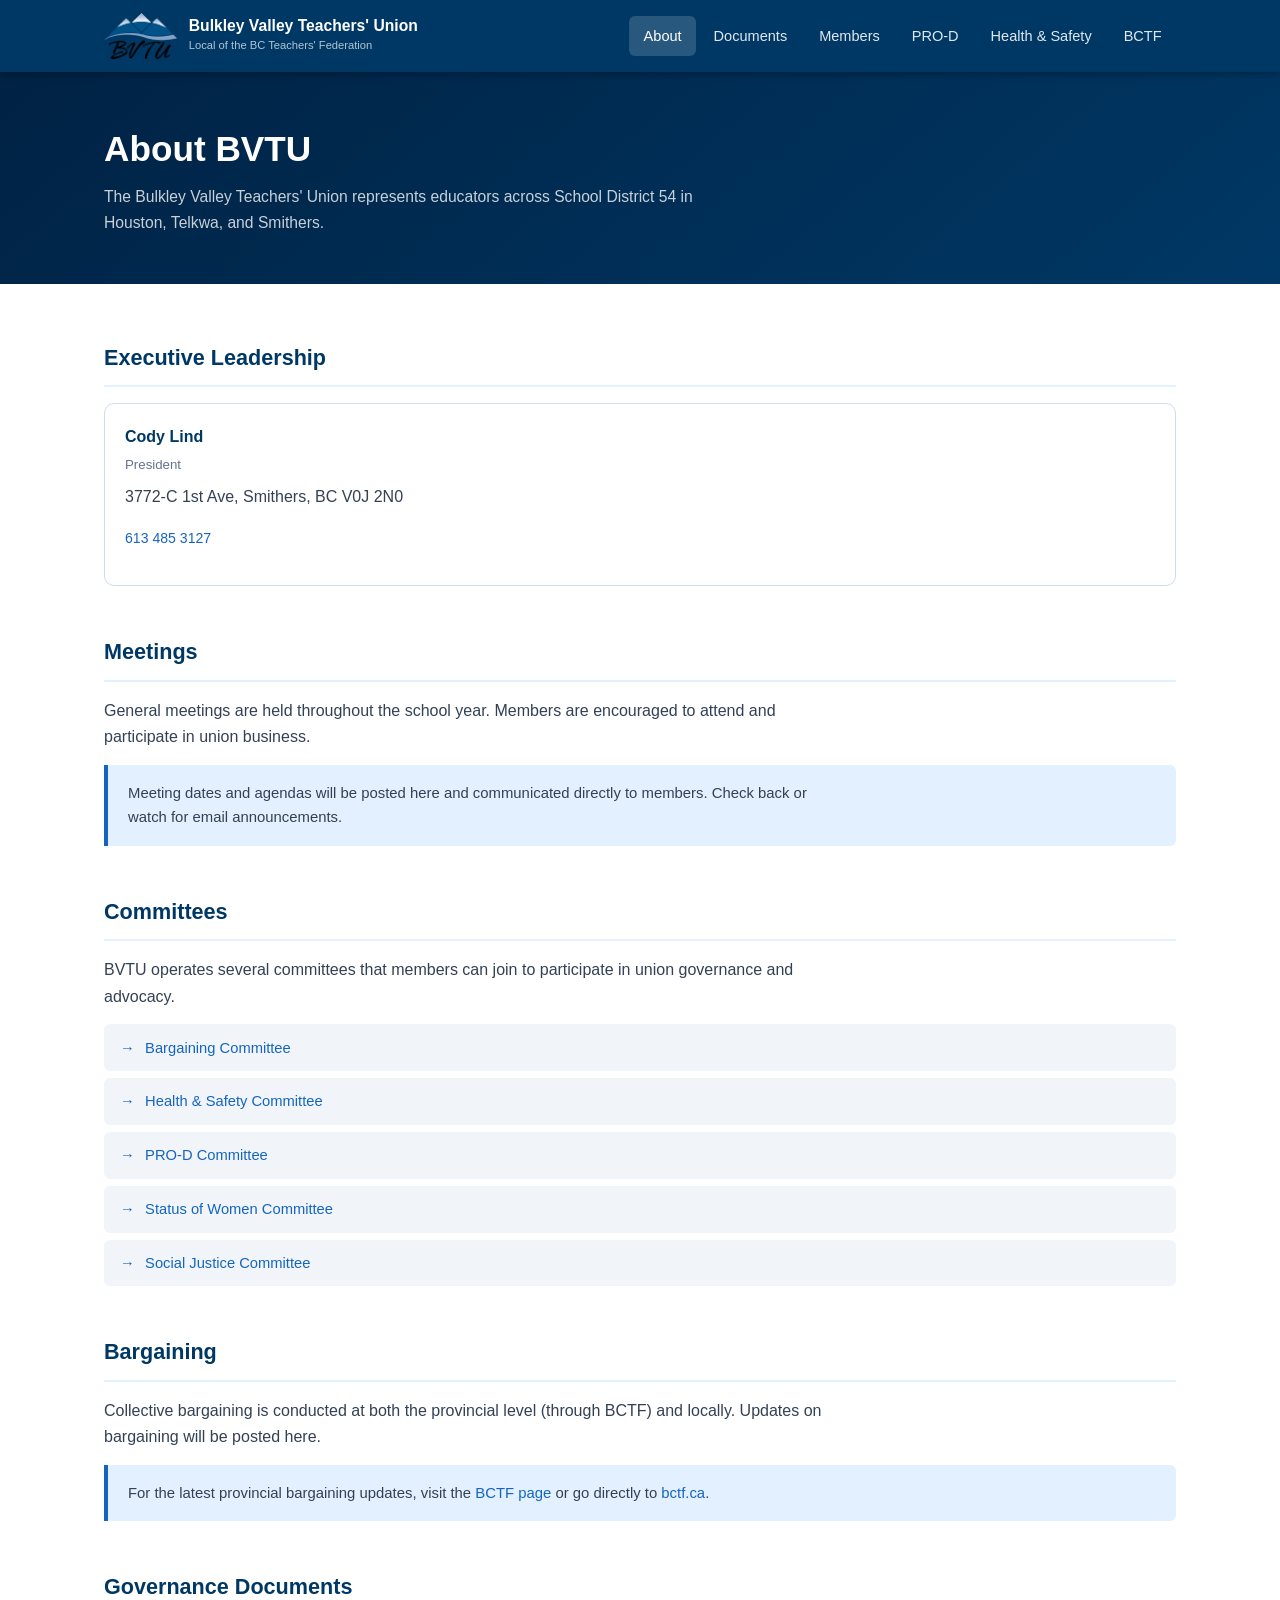
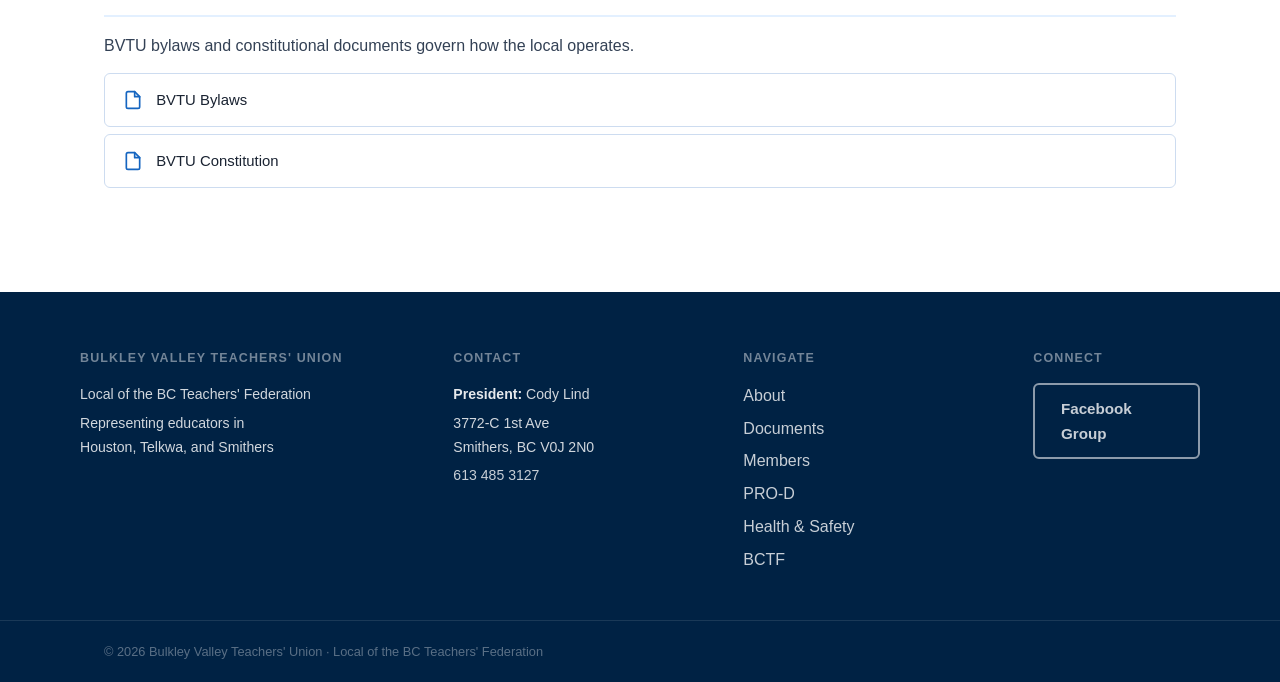
==== about.html @ 572bff5f "Initial commit" ====
<!DOCTYPE html>
<html lang="en">
<head>
  <meta charset="UTF-8">
  <meta name="viewport" content="width=device-width, initial-scale=1.0">
  <title>About — Bulkley Valley Teachers' Union</title>
  <meta name="description" content="About the Bulkley Valley Teachers' Union — leadership, meetings, committees, and governance.">
  <link rel="stylesheet" href="css/style.css">
  <link rel="icon" href="favicon.ico">
</head>
<body>

  <header class="site-header">
    <div class="header-inner container">
      <a href="index.html" class="logo">
        <img src="bvtu-logo.png" alt="BVTU Logo">
        <div class="logo-text">
          <span class="logo-name">Bulkley Valley Teachers' Union</span>
          <span class="logo-sub">Local of the BC Teachers' Federation</span>
        </div>
      </a>
      <button class="nav-toggle" aria-label="Toggle navigation" aria-expanded="false">
        <span></span><span></span><span></span>
      </button>
      <nav class="main-nav" id="main-nav">
        <ul>
          <li><a href="about.html" class="active">About</a></li>
          <li><a href="documents.html">Documents</a></li>
          <li><a href="members.html">Members</a></li>
          <li><a href="prod.html">PRO-D</a></li>
          <li><a href="health-safety.html">Health &amp; Safety</a></li>
          <li><a href="bctf.html">BCTF</a></li>
        </ul>
      </nav>
    </div>
  </header>

  <section class="page-hero">
    <div class="container">
      <h1>About BVTU</h1>
      <p>The Bulkley Valley Teachers' Union represents educators across School District 54 in Houston, Telkwa, and Smithers.</p>
    </div>
  </section>

  <main class="page-content">
    <div class="container">

      <!-- Leadership -->
      <div class="content-block">
        <h2>Executive Leadership</h2>
        <div class="people-grid">
          <div class="person-card">
            <h4>Cody Lind</h4>
            <p class="role">President</p>
            <p>3772-C 1st Ave, Smithers, BC V0J 2N0</p>
            <p><a href="tel:6134853127">613 485 3127</a></p>
          </div>
          <!-- Add additional executive members here -->
        </div>
      </div>

      <!-- Meetings -->
      <div class="content-block">
        <h2>Meetings</h2>
        <p>General meetings are held throughout the school year. Members are encouraged to attend and participate in union business.</p>
        <div class="info-box">
          <p>Meeting dates and agendas will be posted here and communicated directly to members. Check back or watch for email announcements.</p>
        </div>
        <!-- Add upcoming meeting dates as a list when available -->
      </div>

      <!-- Committees -->
      <div class="content-block">
        <h2>Committees</h2>
        <p>BVTU operates several committees that members can join to participate in union governance and advocacy.</p>
        <ul class="resource-list">
          <li><a href="#">Bargaining Committee</a></li>
          <li><a href="#">Health &amp; Safety Committee</a></li>
          <li><a href="#">PRO-D Committee</a></li>
          <li><a href="#">Status of Women Committee</a></li>
          <li><a href="#">Social Justice Committee</a></li>
        </ul>
      </div>

      <!-- Bargaining -->
      <div class="content-block">
        <h2>Bargaining</h2>
        <p>Collective bargaining is conducted at both the provincial level (through BCTF) and locally. Updates on bargaining will be posted here.</p>
        <div class="info-box">
          <p>For the latest provincial bargaining updates, visit the <a href="bctf.html">BCTF page</a> or go directly to <a href="https://bctf.ca" target="_blank" rel="noopener">bctf.ca</a>.</p>
        </div>
      </div>

      <!-- Governance -->
      <div class="content-block">
        <h2>Governance Documents</h2>
        <p>BVTU bylaws and constitutional documents govern how the local operates.</p>
        <div class="doc-list">
          <a href="documents/bvtu-bylaws.pdf" class="doc-item">
            <svg viewBox="0 0 24 24"><path d="M14 2H6a2 2 0 0 0-2 2v16a2 2 0 0 0 2 2h12a2 2 0 0 0 2-2V8z"/><polyline points="14 2 14 8 20 8"/></svg>
            BVTU Bylaws
          </a>
          <a href="documents/bvtu-constitution.pdf" class="doc-item">
            <svg viewBox="0 0 24 24"><path d="M14 2H6a2 2 0 0 0-2 2v16a2 2 0 0 0 2 2h12a2 2 0 0 0 2-2V8z"/><polyline points="14 2 14 8 20 8"/></svg>
            BVTU Constitution
          </a>
        </div>
      </div>

    </div>
  </main>

  <footer class="site-footer">
    <div class="container footer-grid">
      <div>
        <h3>Bulkley Valley Teachers' Union</h3>
        <p>Local of the BC Teachers' Federation</p>
        <p>Representing educators in<br>Houston, Telkwa, and Smithers</p>
      </div>
      <div>
        <h3>Contact</h3>
        <p><strong style="color:rgba(255,255,255,.9)">President:</strong> Cody Lind</p>
        <p>3772-C 1st Ave<br>Smithers, BC V0J 2N0</p>
        <p><a href="tel:6134853127">613 485 3127</a></p>
      </div>
      <div>
        <h3>Navigate</h3>
        <ul class="footer-nav-list">
          <li><a href="about.html">About</a></li>
          <li><a href="documents.html">Documents</a></li>
          <li><a href="members.html">Members</a></li>
          <li><a href="prod.html">PRO-D</a></li>
          <li><a href="health-safety.html">Health &amp; Safety</a></li>
          <li><a href="bctf.html">BCTF</a></li>
        </ul>
      </div>
      <div>
        <h3>Connect</h3>
        <a href="#" target="_blank" rel="noopener" class="btn btn-outline-white">Facebook Group</a>
      </div>
    </div>
    <div class="footer-bottom">
      <div class="container">
        <p>© 2026 Bulkley Valley Teachers' Union · Local of the BC Teachers' Federation</p>
      </div>
    </div>
  </footer>

  <script src="js/site.js"></script>
</body>
</html>
---- css/style.css ----
/* ============================================================
   Bulkley Valley Teachers' Union — Site Styles
   ============================================================ */

/* --- Custom Properties --- */
:root {
  --primary:     #003865;
  --primary-dk:  #002244;
  --blue:        #1565c0;
  --blue-lt:     #1976d2;
  --accent:      #e3f0ff;
  --white:       #ffffff;
  --off-white:   #f7f9fc;
  --gray-100:    #f1f5f9;
  --gray-200:    #e2e8f0;
  --gray-500:    #64748b;
  --gray-700:    #334155;
  --text:        #1a2332;
  --border:      #cddcf0;

  --font: -apple-system, BlinkMacSystemFont, 'Segoe UI', Roboto, 'Helvetica Neue', Arial, sans-serif;

  --radius-s: 6px;
  --radius:   10px;
  --radius-l: 16px;

  --shadow-s: 0 1px 4px rgba(0,0,0,.07);
  --shadow:   0 3px 12px rgba(0,0,0,.10);
  --shadow-l: 0 8px 28px rgba(0,0,0,.14);

  --max-w: 1120px;
  --hdr-h: 72px;
}

/* --- Reset / Base --- */
*, *::before, *::after { box-sizing: border-box; margin: 0; padding: 0; }
html { font-size: 16px; scroll-behavior: smooth; }
body { font-family: var(--font); color: var(--text); background: var(--white); line-height: 1.65; }
img { max-width: 100%; height: auto; display: block; }
a { color: var(--blue); text-decoration: none; }
a:hover { text-decoration: underline; }
ul { list-style: none; }

/* --- Layout --- */
.container {
  max-width: var(--max-w);
  margin: 0 auto;
  padding: 0 1.5rem;
}

/* --- Header --- */
.site-header {
  position: sticky;
  top: 0;
  z-index: 100;
  background: var(--primary);
  height: var(--hdr-h);
  box-shadow: 0 2px 8px rgba(0,0,0,.30);
}

.header-inner {
  display: flex;
  align-items: center;
  justify-content: space-between;
  height: 100%;
}

/* Logo */
.logo {
  display: flex;
  align-items: center;
  gap: .75rem;
  text-decoration: none;
  flex-shrink: 0;
}
.logo:hover { text-decoration: none; }
.logo img { height: 46px; width: auto; object-fit: contain; }
.logo-text { display: flex; flex-direction: column; }
.logo-name { font-size: .98rem; font-weight: 700; color: var(--white); line-height: 1.2; }
.logo-sub  { font-size: .70rem; color: rgba(255,255,255,.70); }

/* Navigation */
.main-nav ul { display: flex; gap: .2rem; align-items: center; }
.main-nav a {
  display: block;
  padding: .5rem .9rem;
  color: rgba(255,255,255,.88);
  font-size: .91rem;
  font-weight: 500;
  border-radius: var(--radius-s);
  transition: background .18s, color .18s;
  white-space: nowrap;
}
.main-nav a:hover,
.main-nav a.active {
  background: rgba(255,255,255,.16);
  color: var(--white);
  text-decoration: none;
}

/* Hamburger toggle */
.nav-toggle {
  display: none;
  flex-direction: column;
  gap: 5px;
  background: none;
  border: none;
  cursor: pointer;
  padding: .5rem;
  border-radius: var(--radius-s);
}
.nav-toggle span {
  display: block;
  width: 24px;
  height: 2px;
  background: var(--white);
  border-radius: 2px;
  transition: transform .25s, opacity .25s;
}
.nav-toggle[aria-expanded="true"] span:nth-child(1) { transform: translateY(7px) rotate(45deg); }
.nav-toggle[aria-expanded="true"] span:nth-child(2) { opacity: 0; }
.nav-toggle[aria-expanded="true"] span:nth-child(3) { transform: translateY(-7px) rotate(-45deg); }

/* --- Buttons --- */
.btn {
  display: inline-block;
  padding: .7rem 1.6rem;
  border-radius: var(--radius-s);
  font-size: .95rem;
  font-weight: 600;
  cursor: pointer;
  transition: background .2s, transform .15s, box-shadow .2s;
  text-decoration: none;
  border: 2px solid transparent;
}
.btn:hover { transform: translateY(-1px); text-decoration: none; }

.btn-primary { background: var(--blue); color: var(--white); border-color: var(--blue); }
.btn-primary:hover { background: var(--blue-lt); box-shadow: var(--shadow); }

.btn-outline { border-color: var(--blue); color: var(--blue); background: transparent; }
.btn-outline:hover { background: var(--blue); color: var(--white); }

.btn-outline-white { border-color: rgba(255,255,255,.55); color: var(--white); background: transparent; }
.btn-outline-white:hover { background: rgba(255,255,255,.15); border-color: rgba(255,255,255,.9); }

/* --- Hero (home) --- */
.hero {
  background: linear-gradient(140deg, var(--primary-dk) 0%, var(--blue) 100%);
  color: var(--white);
  padding: 5.5rem 1.5rem;
  text-align: center;
}
.hero h1 {
  font-size: clamp(1.8rem, 4.5vw, 2.8rem);
  font-weight: 800;
  margin-bottom: .75rem;
  line-height: 1.15;
}
.hero p {
  font-size: 1.15rem;
  opacity: .82;
  max-width: 520px;
  margin: 0 auto 2rem;
}

/* --- Page hero (inner pages) --- */
.page-hero {
  background: linear-gradient(140deg, var(--primary-dk) 0%, var(--primary) 100%);
  color: var(--white);
  padding: 3rem 1.5rem;
}
.page-hero h1 {
  font-size: clamp(1.5rem, 3.5vw, 2.2rem);
  font-weight: 800;
  margin-bottom: .4rem;
}
.page-hero p { opacity: .78; font-size: .98rem; max-width: 600px; }

/* --- Cards section --- */
.cards-section {
  padding: 4rem 0;
  background: var(--off-white);
}
.cards-section .section-title {
  font-size: 1.5rem;
  font-weight: 700;
  color: var(--primary);
  margin-bottom: 2rem;
}
.cards {
  display: grid;
  grid-template-columns: repeat(auto-fit, minmax(285px, 1fr));
  gap: 1.2rem;
}
.card {
  background: var(--white);
  border-radius: var(--radius);
  padding: 1.75rem;
  border: 1px solid var(--border);
  box-shadow: var(--shadow-s);
  transition: transform .2s, box-shadow .2s, border-color .2s;
  display: flex;
  flex-direction: column;
  gap: .4rem;
  text-decoration: none;
  color: var(--text);
}
.card:hover {
  transform: translateY(-4px);
  box-shadow: var(--shadow-l);
  border-color: var(--blue);
  text-decoration: none;
  color: var(--text);
}
.card-icon {
  width: 48px;
  height: 48px;
  background: var(--accent);
  border-radius: var(--radius-s);
  display: flex;
  align-items: center;
  justify-content: center;
  margin-bottom: .6rem;
  color: var(--blue);
}
.card-icon svg { width: 24px; height: 24px; stroke: currentColor; fill: none; stroke-width: 2; stroke-linecap: round; stroke-linejoin: round; }
.card h3 { font-size: 1.05rem; font-weight: 700; color: var(--primary); }
.card p  { font-size: .88rem; color: var(--gray-500); line-height: 1.5; flex: 1; }
.card-arrow { font-size: .85rem; font-weight: 600; color: var(--blue); padding-top: .5rem; }

/* --- Quick links bar --- */
.quick-links { background: var(--primary); padding: 2.5rem 0; }
.quick-links h2 {
  font-size: .82rem;
  font-weight: 700;
  text-transform: uppercase;
  letter-spacing: .09em;
  color: rgba(255,255,255,.55);
  margin-bottom: 1rem;
}
.quick-links-row { display: flex; flex-wrap: wrap; gap: .65rem; }
.quick-links-row a {
  padding: .45rem 1.1rem;
  border: 1px solid rgba(255,255,255,.28);
  border-radius: 100px;
  color: rgba(255,255,255,.88);
  font-size: .88rem;
  font-weight: 500;
  transition: background .18s, border-color .18s;
}
.quick-links-row a:hover { background: rgba(255,255,255,.15); border-color: rgba(255,255,255,.65); text-decoration: none; }

/* --- Content sections (inner pages) --- */
.page-content { padding: 3.5rem 0; }
.content-block { margin-bottom: 3rem; }
.content-block h2 {
  font-size: 1.35rem;
  font-weight: 700;
  color: var(--primary);
  margin-bottom: 1rem;
  padding-bottom: .6rem;
  border-bottom: 2px solid var(--accent);
}
.content-block p { color: var(--gray-700); margin-bottom: .9rem; max-width: 720px; }

/* --- Document list --- */
.doc-categories { display: flex; flex-direction: column; gap: 2.5rem; }
.doc-category h3 { font-size: 1.05rem; font-weight: 700; color: var(--primary); margin-bottom: .75rem; }
.doc-list { display: flex; flex-direction: column; gap: .45rem; }
.doc-item {
  display: flex;
  align-items: center;
  gap: .85rem;
  padding: .85rem 1.1rem;
  background: var(--white);
  border: 1px solid var(--border);
  border-radius: var(--radius-s);
  color: var(--text);
  font-size: .93rem;
  font-weight: 500;
  transition: background .15s, border-color .15s, transform .15s;
}
.doc-item:hover {
  background: var(--accent);
  border-color: var(--blue);
  transform: translateX(4px);
  text-decoration: none;
  color: var(--primary);
}
.doc-item svg { width: 20px; height: 20px; flex-shrink: 0; color: var(--blue); fill: none; stroke: currentColor; stroke-width: 2; stroke-linecap: round; stroke-linejoin: round; }
.doc-item .doc-size { margin-left: auto; font-size: .8rem; color: var(--gray-500); font-weight: 400; }

/* --- Info / callout box --- */
.info-box {
  background: var(--accent);
  border-left: 4px solid var(--blue);
  border-radius: 0 var(--radius-s) var(--radius-s) 0;
  padding: 1rem 1.25rem;
  margin: .5rem 0 1.5rem;
}
.info-box p { margin: 0; color: var(--gray-700); font-size: .93rem; }

/* --- People grid --- */
.people-grid { display: grid; grid-template-columns: repeat(auto-fit, minmax(230px, 1fr)); gap: 1rem; margin-top: 1rem; }
.person-card { background: var(--white); border: 1px solid var(--border); border-radius: var(--radius); padding: 1.25rem; }
.person-card h4 { font-weight: 700; color: var(--primary); margin-bottom: .2rem; }
.person-card .role { font-size: .83rem; color: var(--gray-500); margin-bottom: .5rem; }
.person-card a { font-size: .88rem; }

/* --- Resource links (styled list for non-PDF links) --- */
.resource-list { display: flex; flex-direction: column; gap: .45rem; margin-top: .5rem; }
.resource-list a {
  display: flex;
  align-items: center;
  gap: .65rem;
  padding: .7rem 1rem;
  border-radius: var(--radius-s);
  background: var(--gray-100);
  color: var(--blue);
  font-size: .92rem;
  font-weight: 500;
  transition: background .15s;
}
.resource-list a::before { content: "→"; font-weight: 700; }
.resource-list a:hover { background: var(--accent); text-decoration: none; }

/* --- Footer --- */
.site-footer { background: var(--primary-dk); color: rgba(255,255,255,.82); }
.footer-grid {
  display: grid;
  grid-template-columns: 2fr 1.5fr 1.5fr 1fr;
  gap: 2.5rem;
  padding: 3.5rem 0 2.5rem;
}
.footer-grid h3 {
  font-size: .78rem;
  font-weight: 700;
  text-transform: uppercase;
  letter-spacing: .09em;
  color: rgba(255,255,255,.45);
  margin-bottom: .9rem;
}
.footer-grid p { font-size: .88rem; line-height: 1.7; margin-bottom: .3rem; }
.footer-grid a { color: rgba(255,255,255,.78); transition: color .15s; }
.footer-grid a:hover { color: var(--white); text-decoration: none; }
.footer-nav-list li { margin-bottom: .4rem; }
.footer-bottom { border-top: 1px solid rgba(255,255,255,.10); padding: 1.25rem 0; }
.footer-bottom p { font-size: .80rem; color: rgba(255,255,255,.35); }

/* --- Responsive --- */
@media (max-width: 960px) {
  .footer-grid { grid-template-columns: 1fr 1fr; gap: 2rem; }
}

@media (max-width: 680px) {
  :root { --hdr-h: 64px; }

  .nav-toggle { display: flex; }

  .main-nav {
    position: fixed;
    top: var(--hdr-h);
    left: 0;
    right: 0;
    background: var(--primary-dk);
    padding: .75rem 1.5rem 1.5rem;
    transform: translateY(-110%);
    transition: transform .28s ease;
    box-shadow: var(--shadow-l);
    border-top: 1px solid rgba(255,255,255,.1);
  }
  .main-nav.open { transform: translateY(0); }
  .main-nav ul { flex-direction: column; gap: .15rem; }
  .main-nav a { padding: .8rem 1rem; font-size: .98rem; }

  .hero { padding: 3.5rem 1.25rem; }
  .page-hero { padding: 2rem 1.25rem; }

  .footer-grid { grid-template-columns: 1fr; gap: 1.75rem; padding: 2.5rem 0 2rem; }
  .cards { grid-template-columns: 1fr; }
  .logo-sub { display: none; }
}
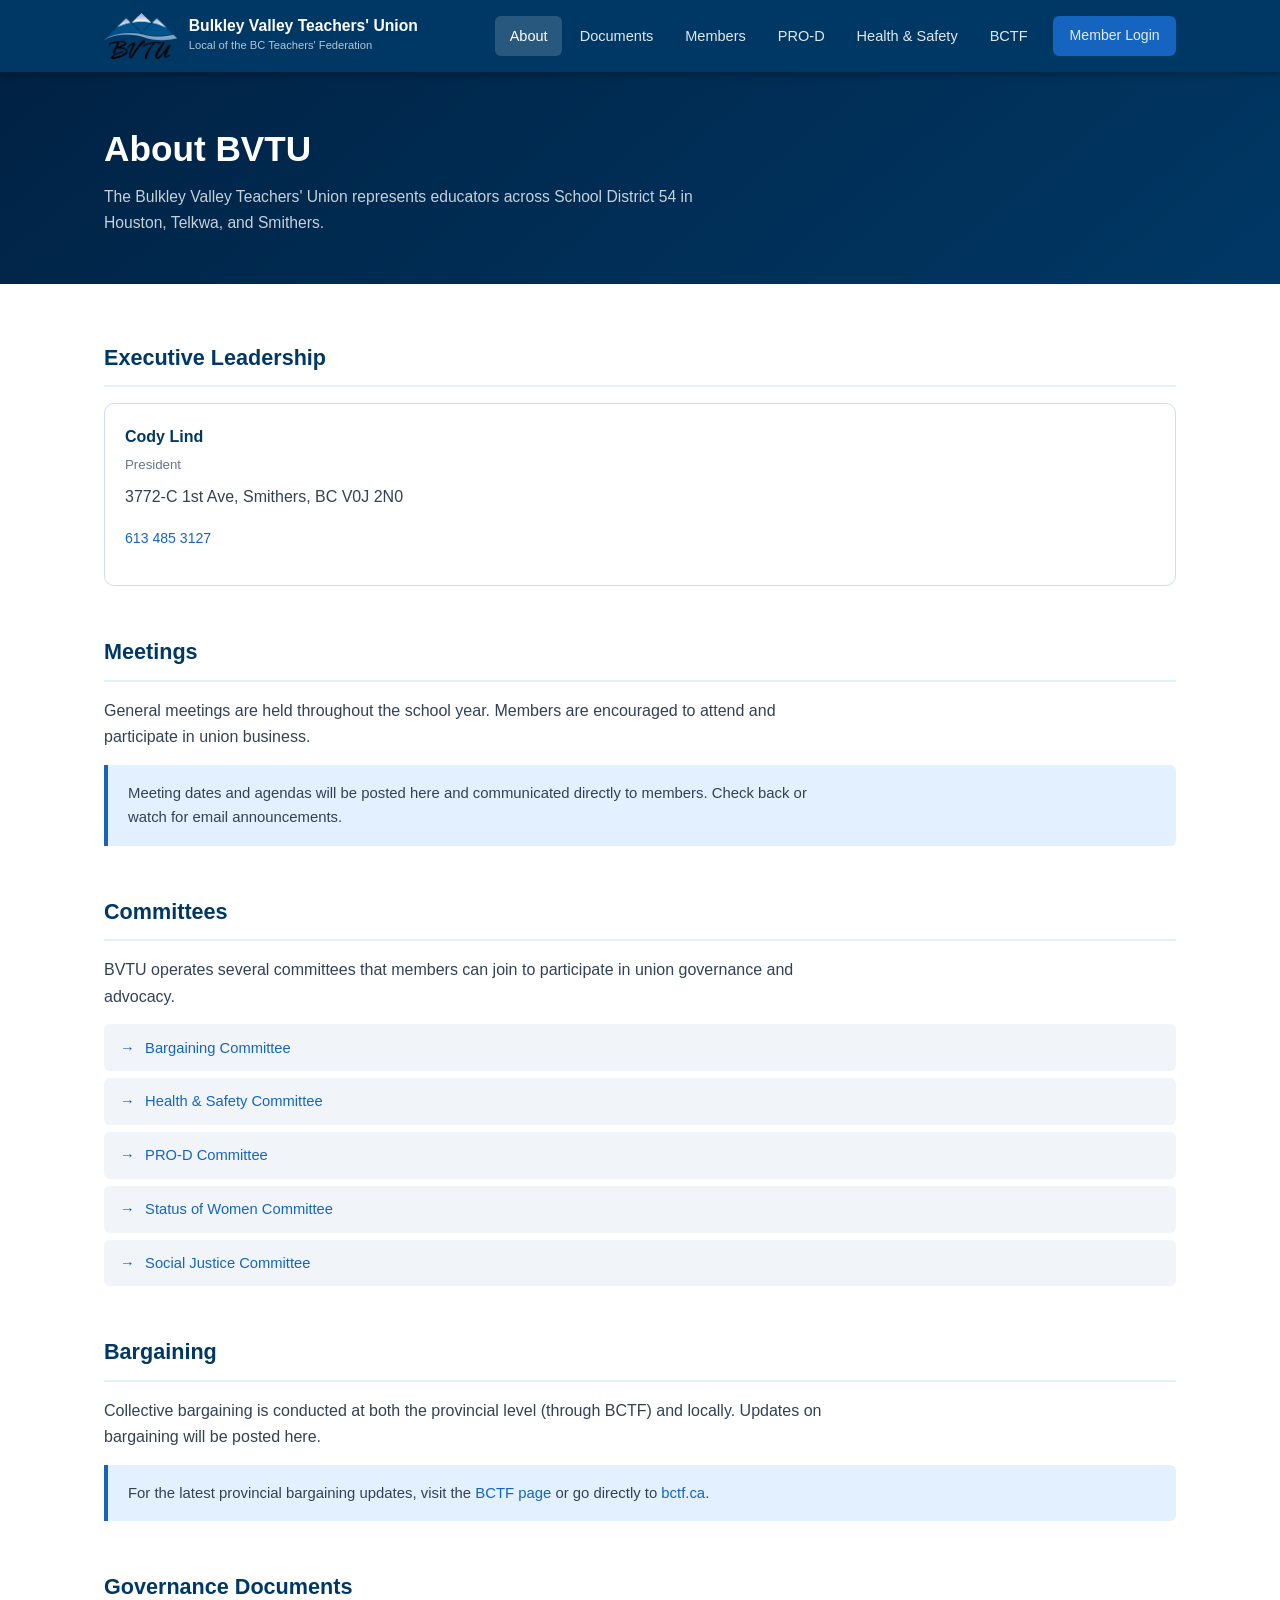
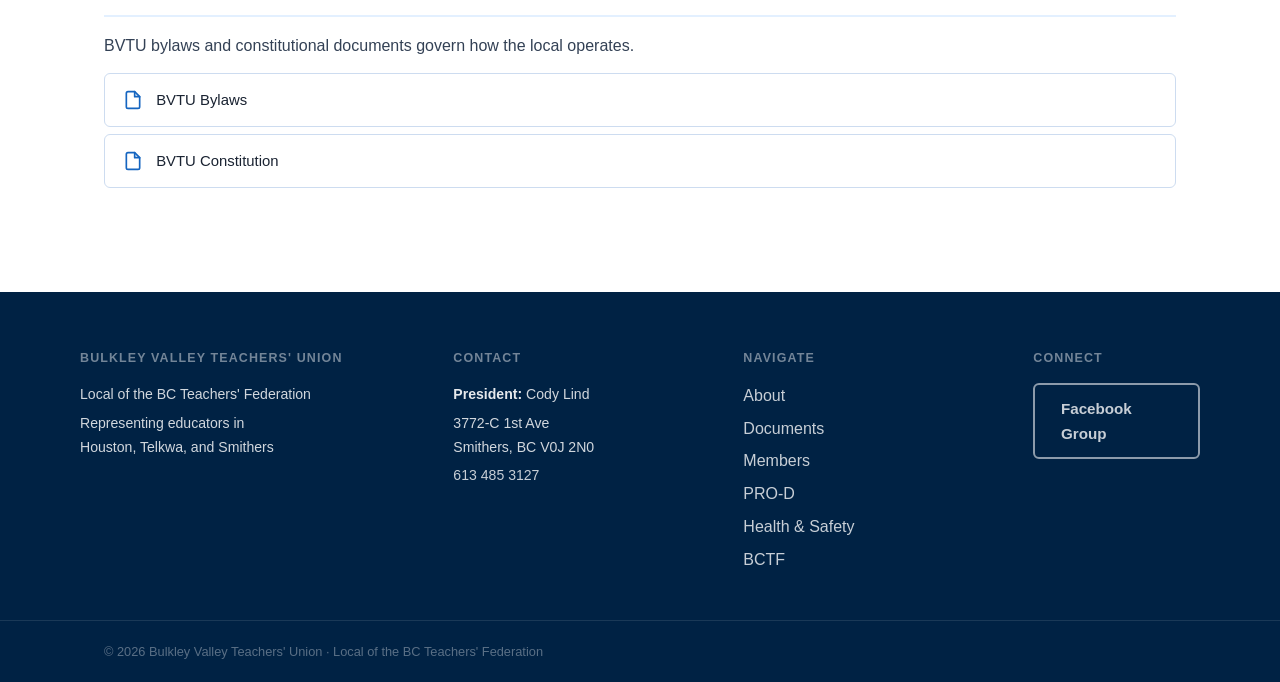
==== commit fd9664cb: "Add members portal with secure login, registration, and document access" ====
--- a/about.html
+++ b/about.html
@@ -30,6 +30,7 @@
           <li><a href="prod.html">PRO-D</a></li>
           <li><a href="health-safety.html">Health &amp; Safety</a></li>
           <li><a href="bctf.html">BCTF</a></li>
+          <li><a href="members/login.php" class="btn btn-primary" style="padding:.4rem .9rem;font-size:.88rem;margin-left:.5rem;">Member Login</a></li>
         </ul>
       </nav>
     </div>
